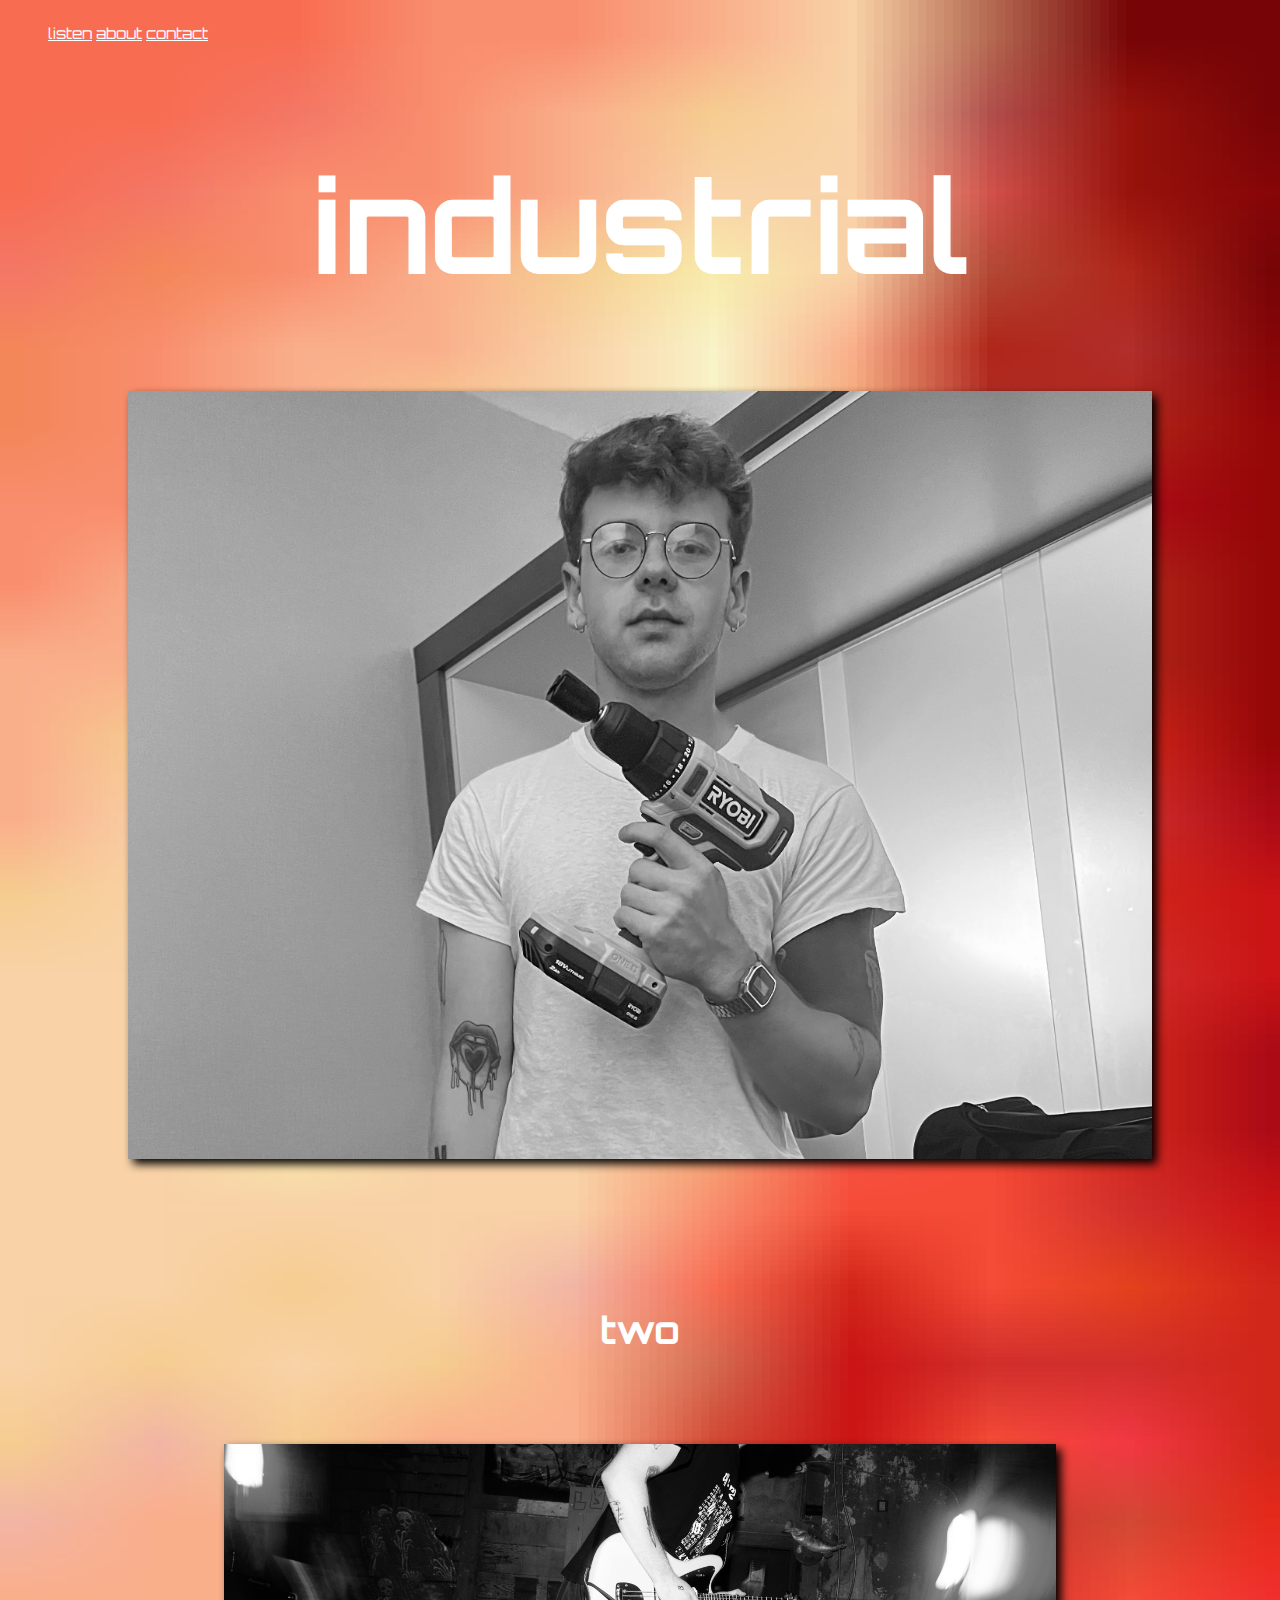
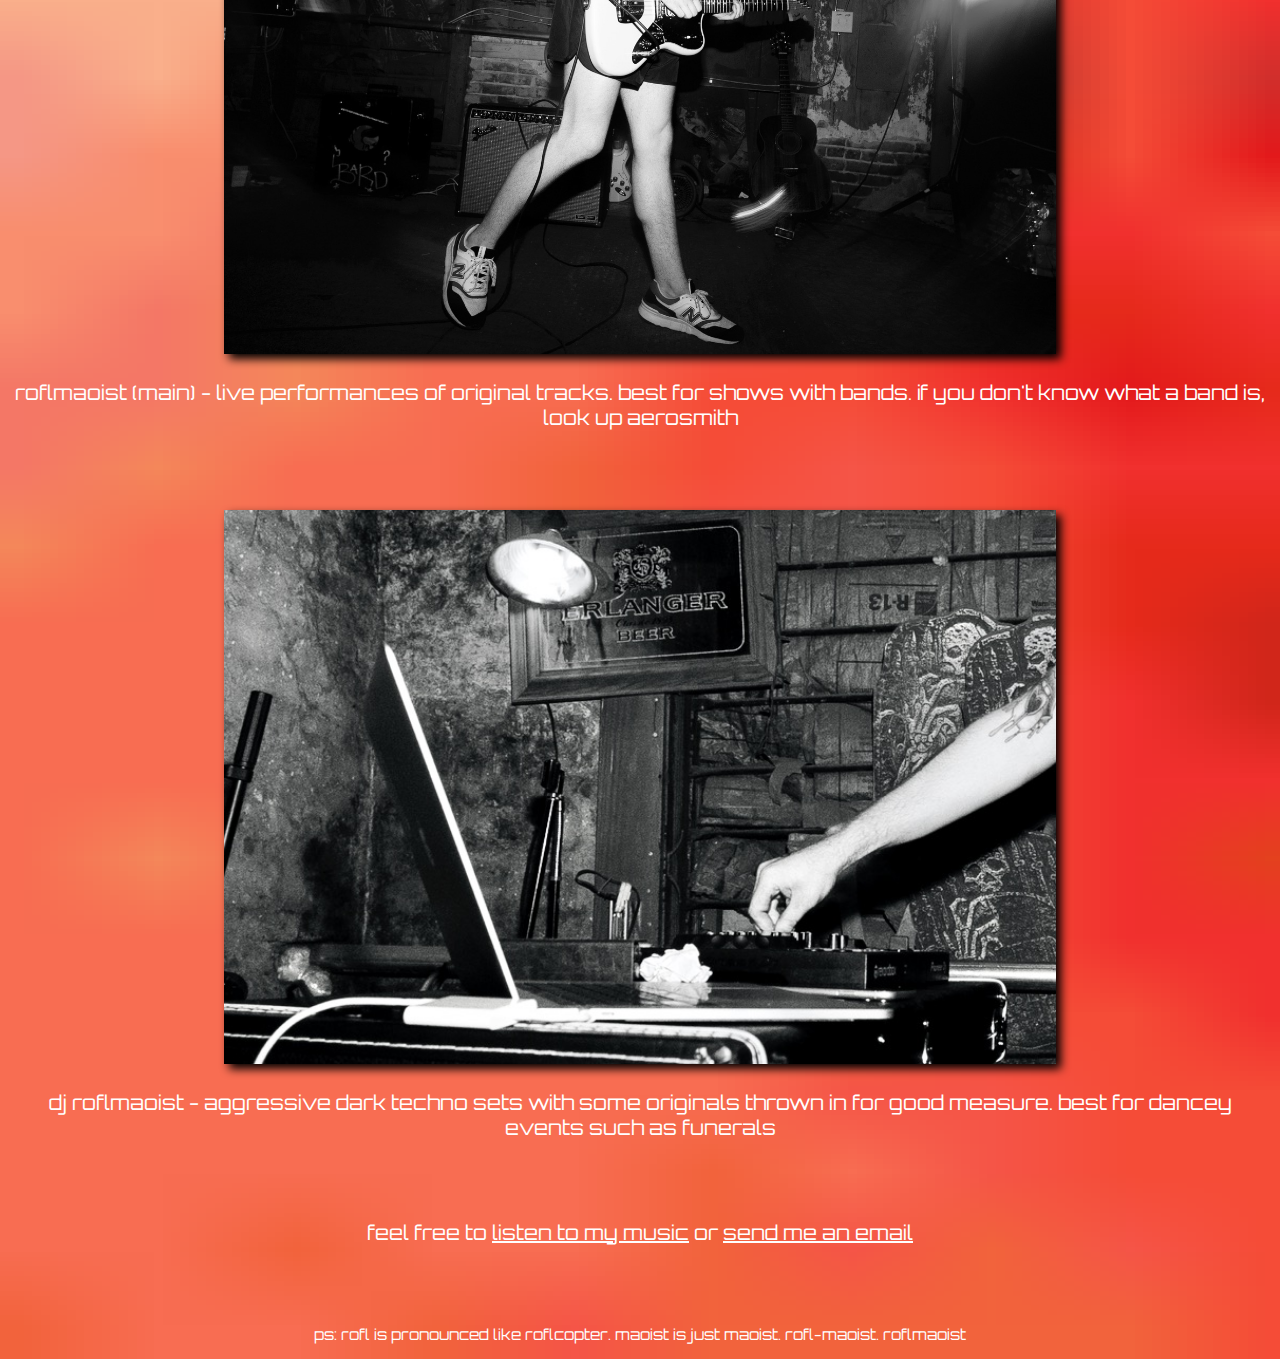
==== about.html @ 0cd64930 "Add files via upload" ====
<!DOCTYPE html>
<html lang="en">
    <head>
        <meta charset="UTF-8">
        <meta name="viewport" content="width=device-width, initial-scale=1.0">
        <link rel="stylesheet" href="css/about.css">
        <title>about roflmaoist</title>
        <link rel="preconnect" href="https://fonts.googleapis.com">
        <link rel="preconnect" href="https://fonts.gstatic.com" crossorigin>
        <link href="https://fonts.googleapis.com/css2?family=Orbitron&display=swap" rel="stylesheet">
        <link rel="icon" type="image/x-icon" href="resources/tvstatic.jpg">
    </head>
    <body>
        <header>
            <nav>
                <ul>
                    <li><a href="https://www.roflmaoist.com/">listen</a></li>
                    <li><a href="https://www.roflmaoist.com/about.html">about</a></li>
                    <li><a href="mailto:walkeratlonline@gmail.com">contact</a></li>
                </ul>
            </nav>
        </header>
        <section id="iamroflmaoist">
            <h1></h1>
            <img src="resources/roflmaoistbw1.jpeg">
        </section>
        <section id="aboutroflmaoist">
            <h2></h2>
            <a href="https://dylanbasden.com/"><img id="main" src="resources/roflmaoistbw2.jpeg"></a>
            <p>roflmaoist (main) - live performances of original tracks. best for shows with bands. if you don't know what a band is, look up aerosmith</p>
            <a href="https://dylanbasden.com/"><img id="dj" src="resources/roflmaoistbw3.jpeg"></a>
            <p>dj roflmaoist - aggressive dark techno sets with some originals thrown in for good measure. best for dancey events such as funerals</p>
            <p>
                feel free to <a href="https://www.roflmaoist.com/">listen to my music</a> or 
                <a href="mailto:walkeratlonline@gmail.com">send me an email</a>
            </p>

        </section>
        <footer id="ps">
            <p>
                ps: rofl is pronounced like roflcopter. maoist is just maoist. rofl-maoist. roflmaoist
            </p>
        </footer>
        <script>
            var text1 = ["roflmaoist", "is", "an", "industrial", "electronic", "project", "by"
                , "atlanta-", "based", '"artist"', "walker", "scott"];
            var counter1 = 0;
            var h1 = document.querySelector("h1");
            var inst1=setInterval(changeH1,200);
            function changeH1() {
                h1.innerHTML = text1[counter1];
                counter1++;
                if (counter1 >= text1.length) {
                    counter1 = 0;
                }
            }
            var text2 = ["roflmaoist", "exists", "in", "two", "forms:"];
            var counter2 = 0;
            var h2 = document.querySelector("h2");
            var inst2=setInterval(changeH2,200);
            function changeH2() {
                h2.innerHTML = text2[counter2];
                counter2++;
                if (counter2 >= text2.length) {
                    counter2=0;
                }
            }
        </script>
    </body>
</html>
---- css/about.css ----
html{
    background-image: url("../resources/redwaterfall.gif");
    background-size: 50000px 50000px;
    background-position: center;
}

header{
    width: max-content;
    align-content: center;
}

header nav{
    align-content: center;
}

header li {
    display: inline-block;
}

header a {
    font-family: 'Orbitron', sans-serif;
    font-size: 15px;
    color: white;
}

#iamroflmaoist {
    align-content: center;
    font-family: 'Orbitron', sans-serif;
    color :white;
    font-size: 5vw;
    text-align:center;
}

#iamroflmaoist img {
    filter: drop-shadow(5px 5px 5px black);
    max-width: 100%;
    width: 80vw;
    padding-bottom: 100px;
}

#aboutroflmaoist {
    display: block;
    font-family: 'Orbitron', sans-serif;
    color:white;
    font-size: 25px;
    text-align: center;
}

#aboutroflmaoist h2 {
    padding-bottom: 60px;
}

#aboutroflmaoist p{
    align-content: left;
    font-family: 'Orbitron', sans-serif;
    color:white;
    font-size: 20px;
    padding-bottom:60px;
}

#aboutroflmaoist img {
    filter: drop-shadow(5px 5px 5px black);
    max-width: 100%;
    width: 80vw;
}

#aboutroflmaoist img#main, img#dj {
    filter: drop-shadow(5px 5px 5px black);
    max-width: 100%;
    width: 65vw;
}

#aboutroflmaoist a{
    color: white;
}

#ps {
    display: block;
    font-family: 'Orbitron', sans-serif;
    font-size: 15px;
    text-align: center;
}
#ps p{
    align-content: center;
    font-family: 'Orbitron', sans-serif;
    color :white;
    font-size: 15px;
}
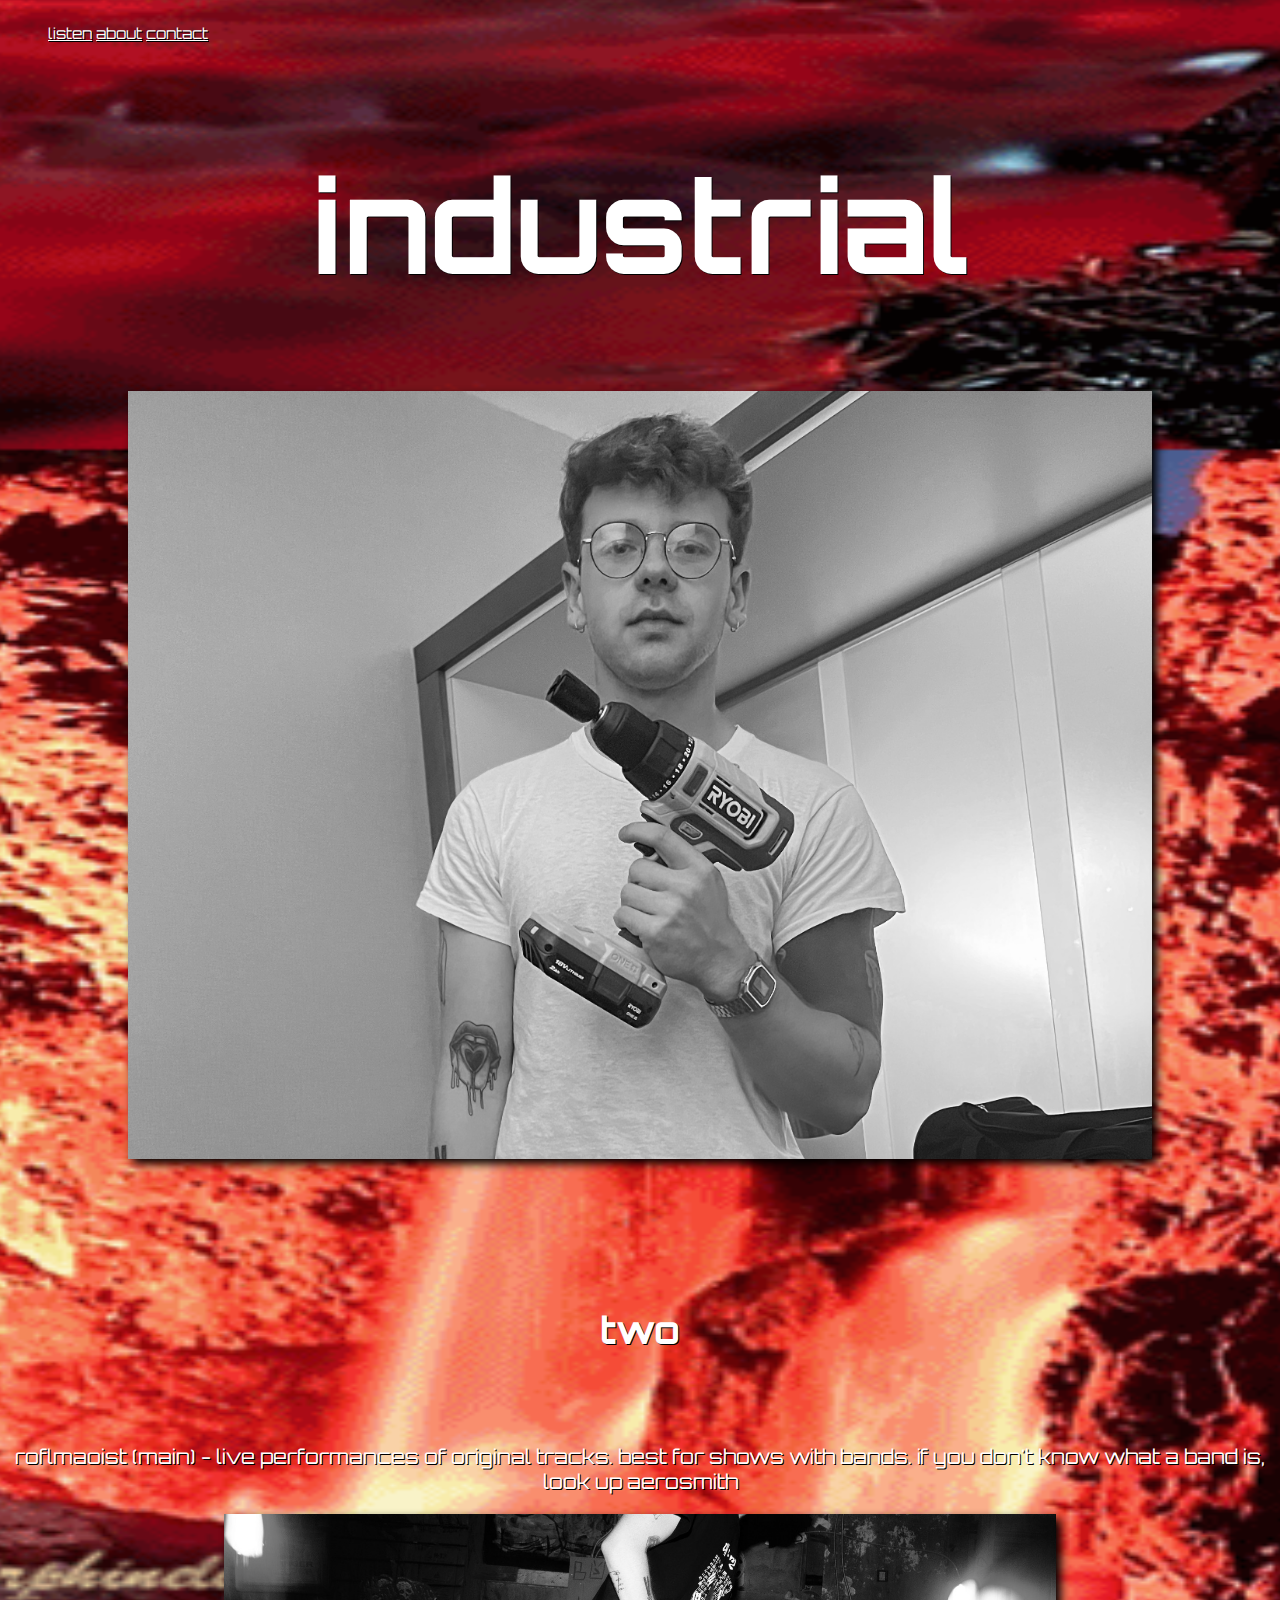
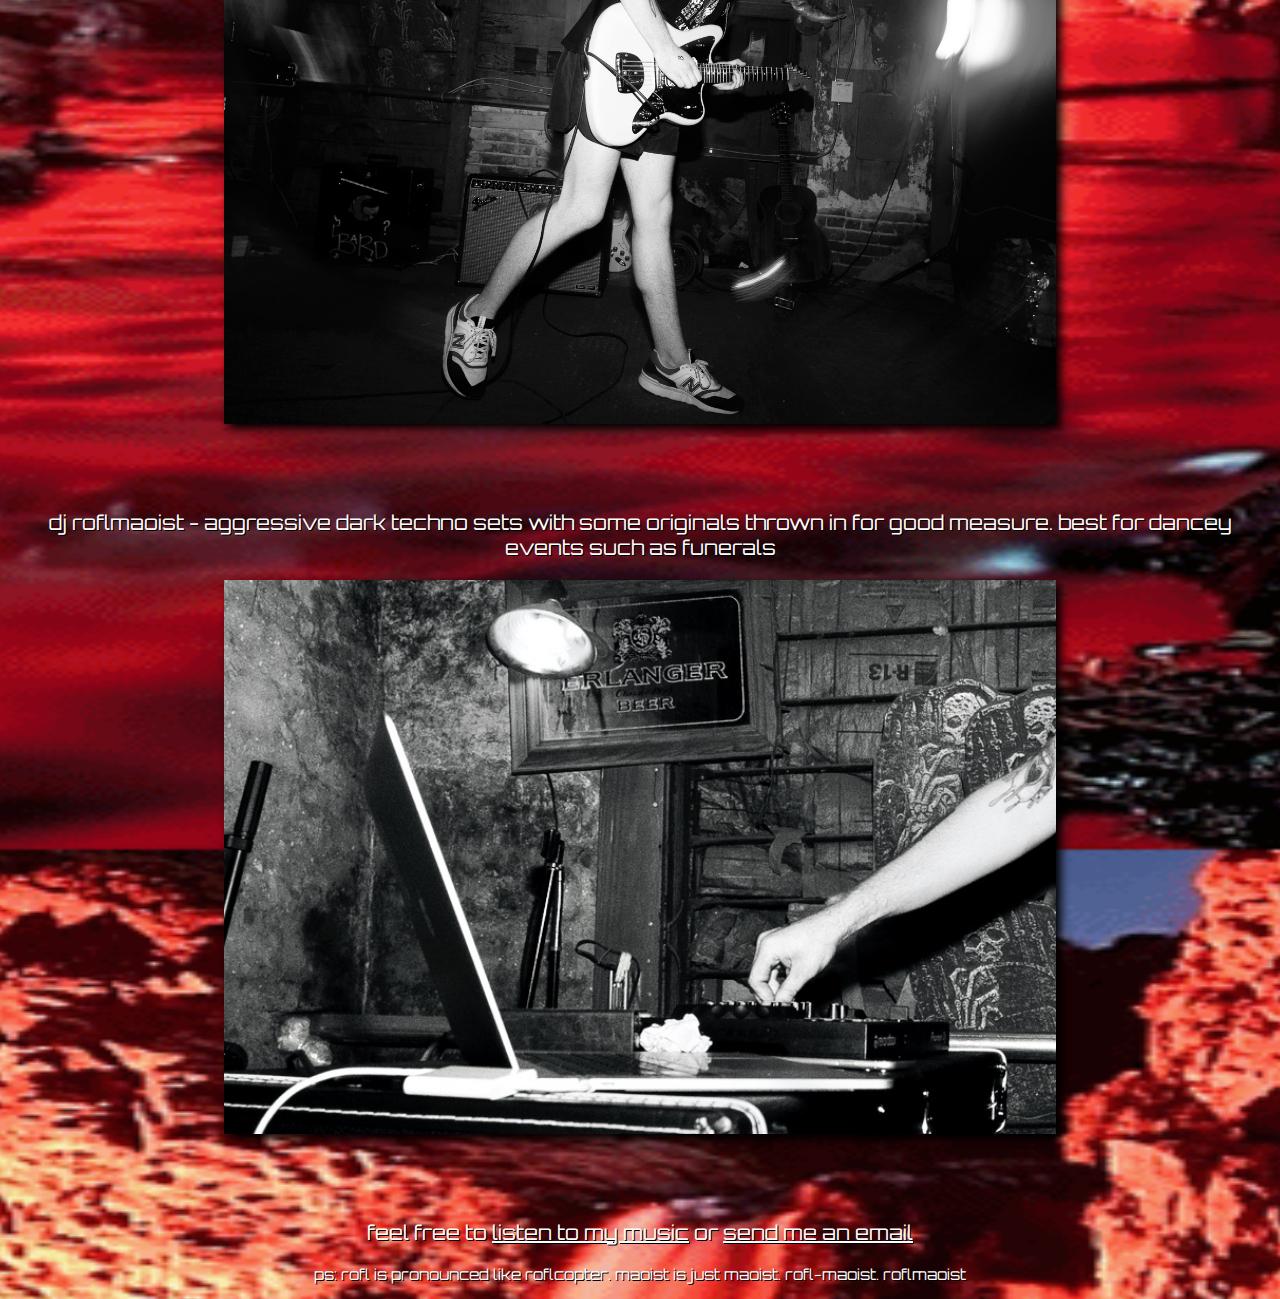
==== commit 3b3893cd: "Add files via upload" ====
--- a/about.html
+++ b/about.html
@@ -26,10 +26,10 @@
         </section>
         <section id="aboutroflmaoist">
             <h2></h2>
+            <p>roflmaoist (main) - live performances of original tracks. best for shows with bands. if you don't know what a band is, look up aerosmith</p>
             <a href="https://dylanbasden.com/"><img id="main" src="resources/roflmaoistbw2.jpeg"></a>
-            <p>roflmaoist (main) - live performances of original tracks. best for shows with bands. if you don't know what a band is, look up aerosmith</p>
+            <p>dj roflmaoist - aggressive dark techno sets with some originals thrown in for good measure. best for dancey events such as funerals</p>
             <a href="https://dylanbasden.com/"><img id="dj" src="resources/roflmaoistbw3.jpeg"></a>
-            <p>dj roflmaoist - aggressive dark techno sets with some originals thrown in for good measure. best for dancey events such as funerals</p>
             <p>
                 feel free to <a href="https://www.roflmaoist.com/">listen to my music</a> or 
                 <a href="mailto:walkeratlonline@gmail.com">send me an email</a>
--- a/css/about.css
+++ b/css/about.css
@@ -1,7 +1,11 @@
 html{
     background-image: url("../resources/redwaterfall.gif");
-    background-size: 50000px 50000px;
+    background-size: 2000px 2000px;
     background-position: center;
+}
+
+p, a, h1, h2 {
+    text-shadow:1px 1px black;
 }
 
 header{
@@ -55,7 +59,6 @@
     font-family: 'Orbitron', sans-serif;
     color:white;
     font-size: 20px;
-    padding-bottom:60px;
 }
 
 #aboutroflmaoist img {
@@ -68,6 +71,8 @@
     filter: drop-shadow(5px 5px 5px black);
     max-width: 100%;
     width: 65vw;
+    padding-bottom:60px;
+
 }
 
 #aboutroflmaoist a{
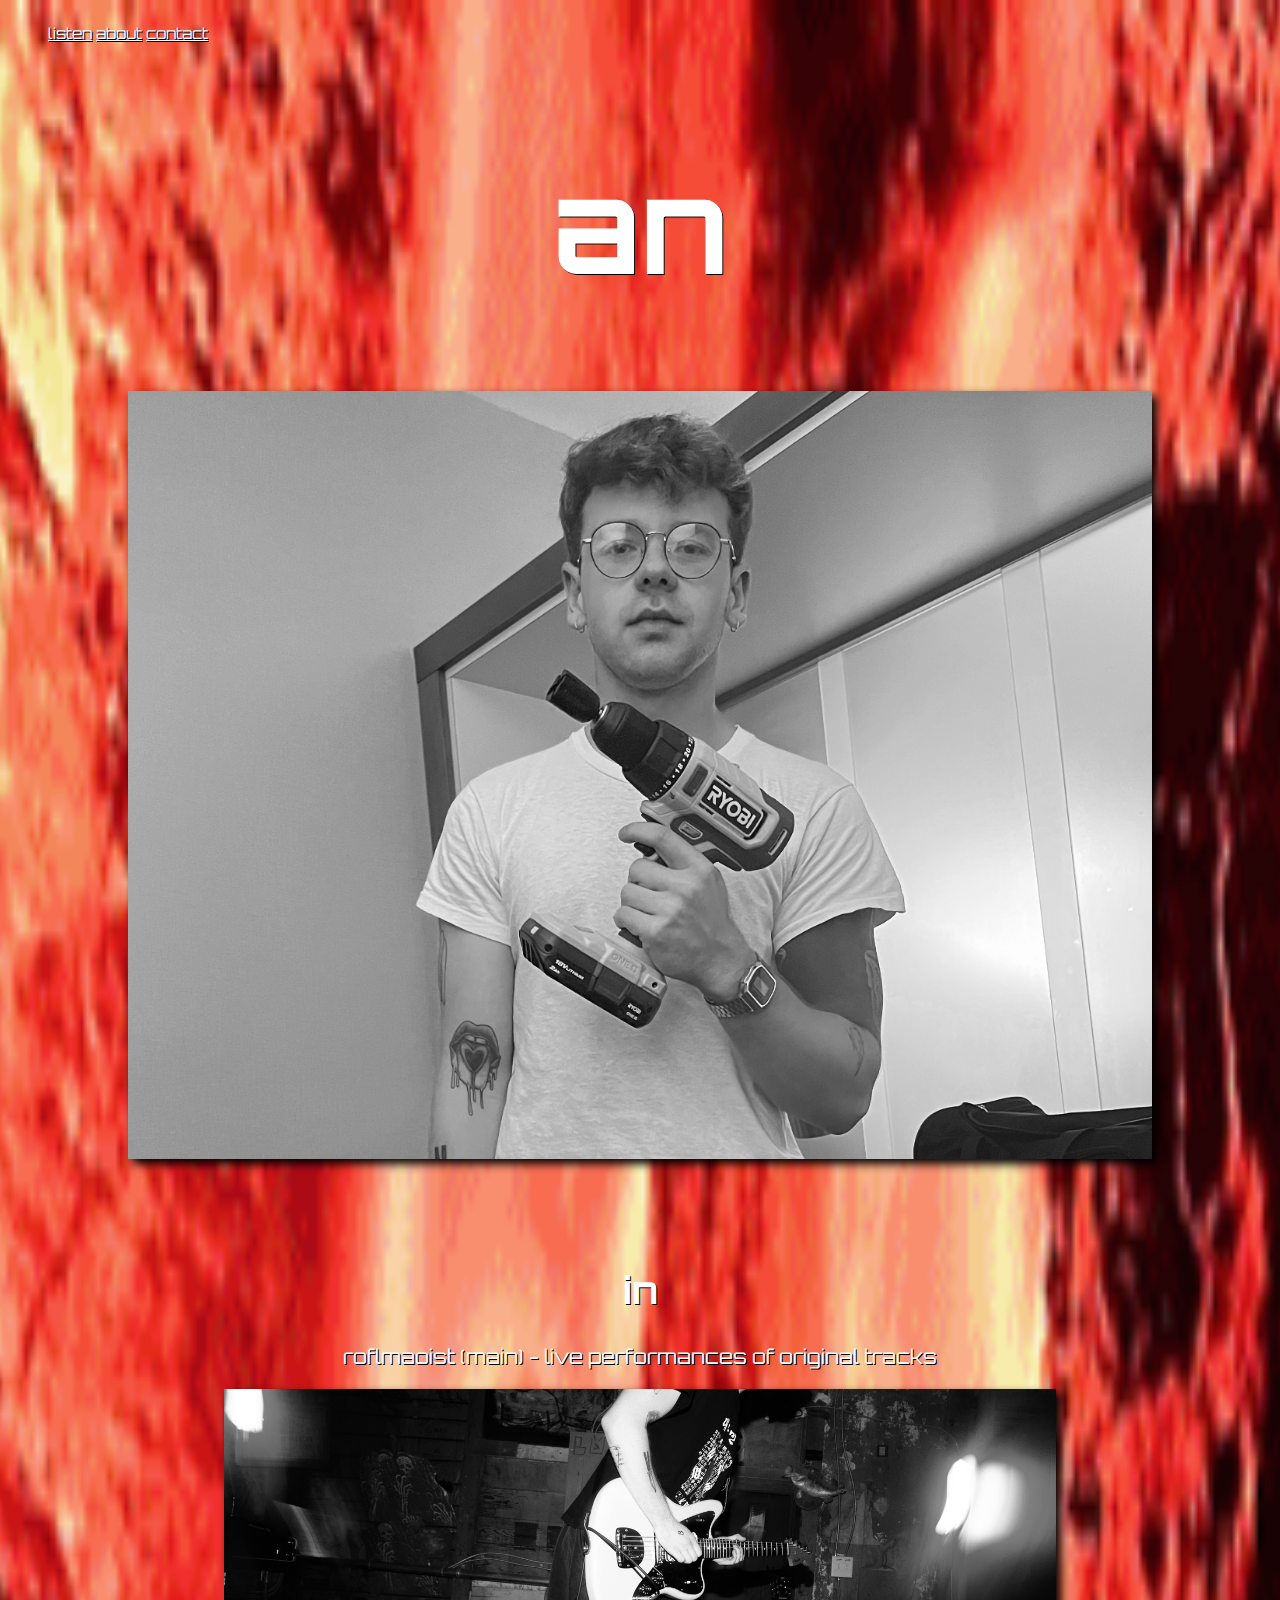
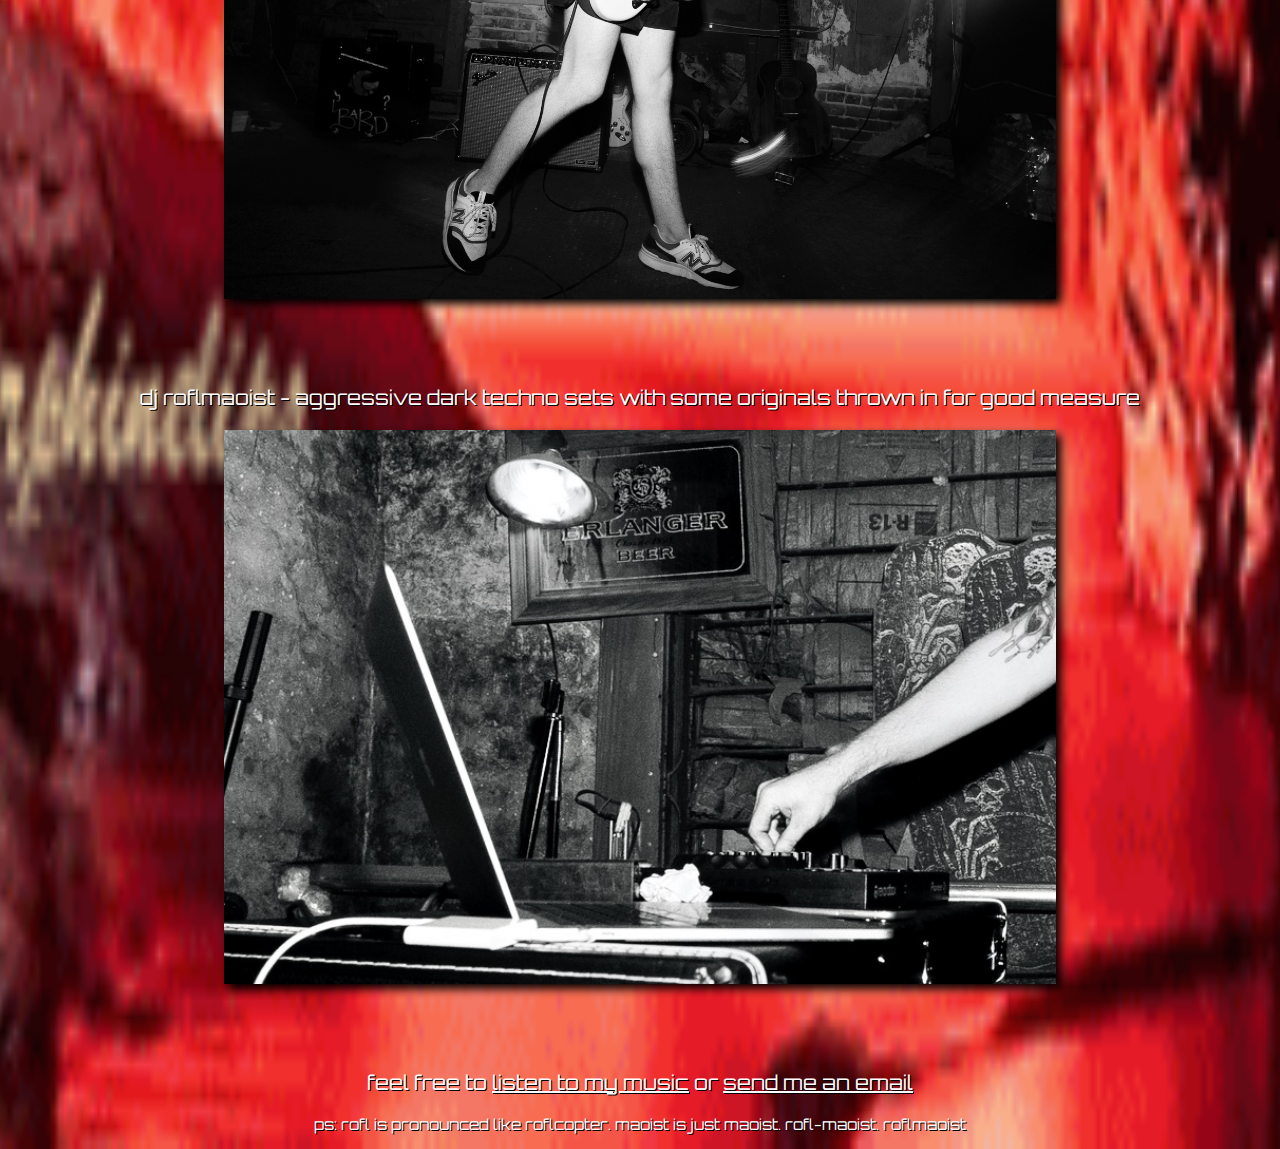
==== commit e8ac0cf7: "Add files via upload" ====
--- a/about.html
+++ b/about.html
@@ -26,9 +26,9 @@
         </section>
         <section id="aboutroflmaoist">
             <h2></h2>
-            <p>roflmaoist (main) - live performances of original tracks. best for shows with bands. if you don't know what a band is, look up aerosmith</p>
+            <p>roflmaoist (main) - live performances of original tracks</p>
             <a href="https://dylanbasden.com/"><img id="main" src="resources/roflmaoistbw2.jpeg"></a>
-            <p>dj roflmaoist - aggressive dark techno sets with some originals thrown in for good measure. best for dancey events such as funerals</p>
+            <p>dj roflmaoist - aggressive dark techno sets with some originals thrown in for good measure</p>
             <a href="https://dylanbasden.com/"><img id="dj" src="resources/roflmaoistbw3.jpeg"></a>
             <p>
                 feel free to <a href="https://www.roflmaoist.com/">listen to my music</a> or 
--- a/css/about.css
+++ b/css/about.css
@@ -1,6 +1,6 @@
 html{
     background-image: url("../resources/redwaterfall.gif");
-    background-size: 2000px 2000px;
+    background-size: 2000px 10000px;
     background-position: center;
 }
 
@@ -39,7 +39,7 @@
     filter: drop-shadow(5px 5px 5px black);
     max-width: 100%;
     width: 80vw;
-    padding-bottom: 100px;
+    padding-bottom: 60px;
 }
 
 #aboutroflmaoist {
@@ -48,10 +48,6 @@
     color:white;
     font-size: 25px;
     text-align: center;
-}
-
-#aboutroflmaoist h2 {
-    padding-bottom: 60px;
 }
 
 #aboutroflmaoist p{
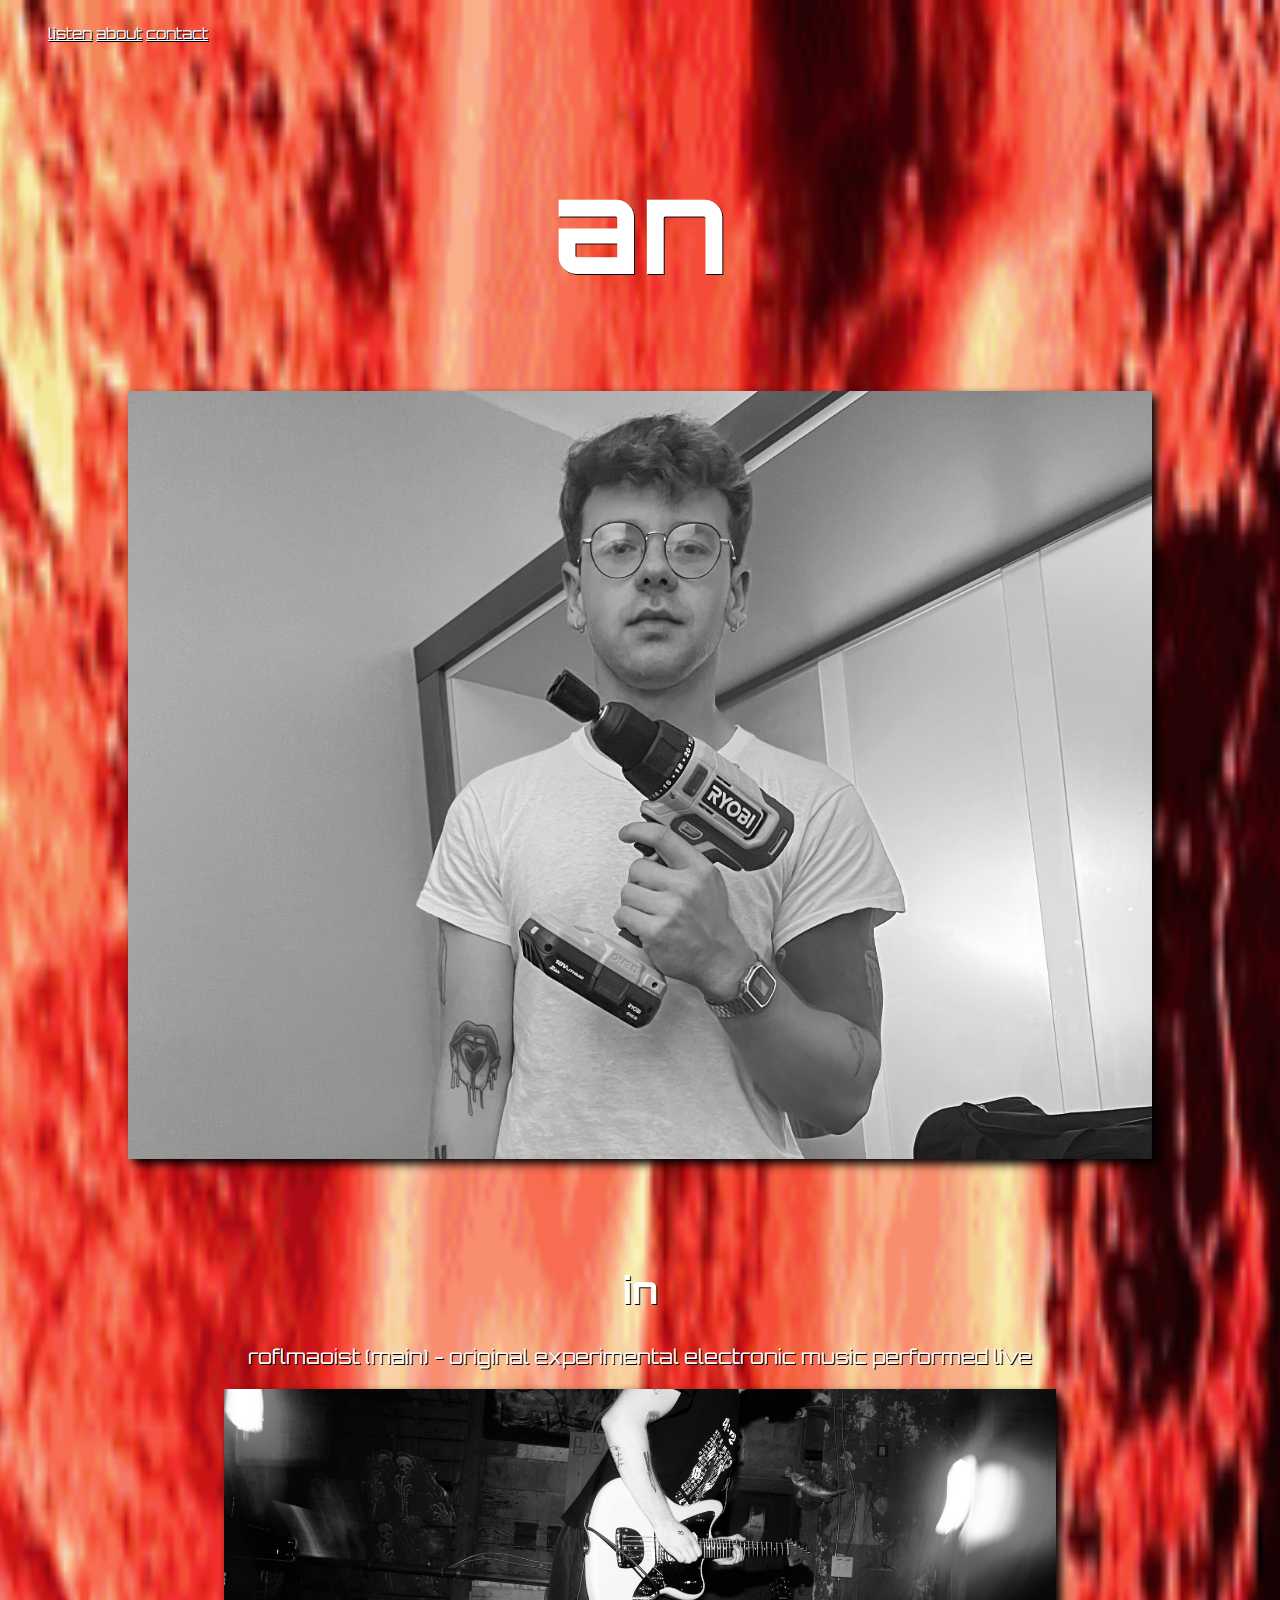
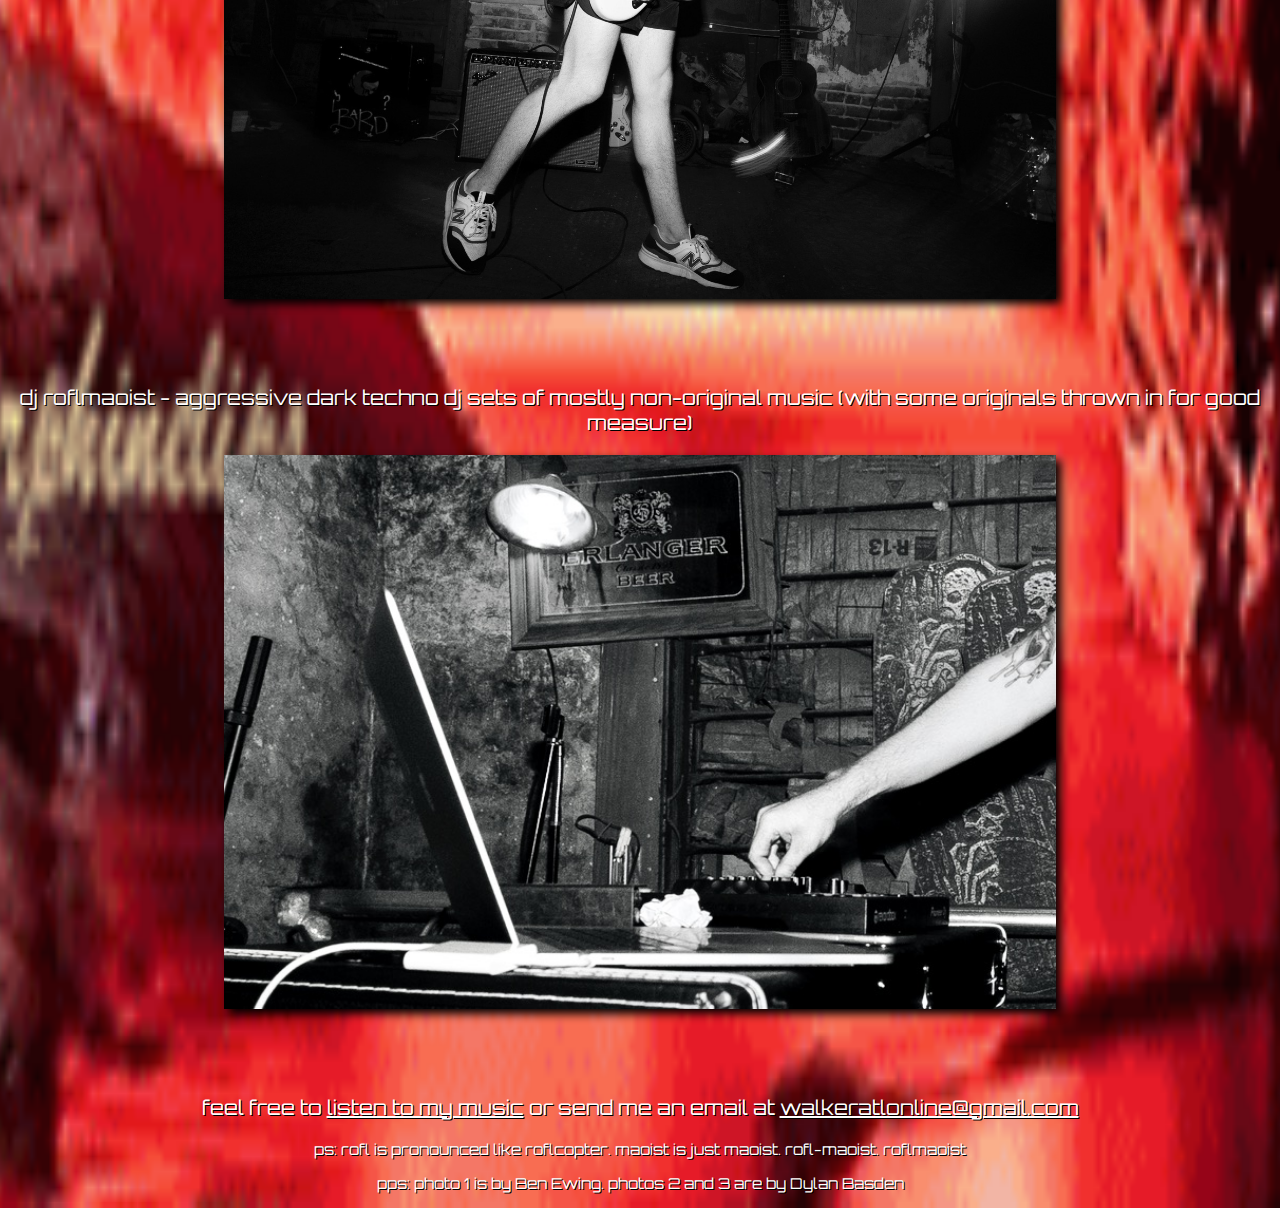
==== commit 59f28179: "Add files via upload" ====
--- a/about.html
+++ b/about.html
@@ -26,19 +26,22 @@
         </section>
         <section id="aboutroflmaoist">
             <h2></h2>
-            <p>roflmaoist (main) - live performances of original tracks</p>
+            <p>roflmaoist (main) - original experimental electronic music performed live</p>
             <a href="https://dylanbasden.com/"><img id="main" src="resources/roflmaoistbw2.jpeg"></a>
-            <p>dj roflmaoist - aggressive dark techno sets with some originals thrown in for good measure</p>
+            <p>dj roflmaoist - aggressive dark techno dj sets of mostly non-original music (with some originals thrown in for good measure)</p>
             <a href="https://dylanbasden.com/"><img id="dj" src="resources/roflmaoistbw3.jpeg"></a>
             <p>
                 feel free to <a href="https://www.roflmaoist.com/">listen to my music</a> or 
-                <a href="mailto:walkeratlonline@gmail.com">send me an email</a>
+                send me an email at <a href="mailto:walkeratlonline@gmail.com">walkeratlonline@gmail.com</a>
             </p>
 
         </section>
         <footer id="ps">
             <p>
                 ps: rofl is pronounced like roflcopter. maoist is just maoist. rofl-maoist. roflmaoist
+            </p>
+            <p>
+                pps: photo 1 is by Ben Ewing. photos 2 and 3 are by Dylan Basden
             </p>
         </footer>
         <script>
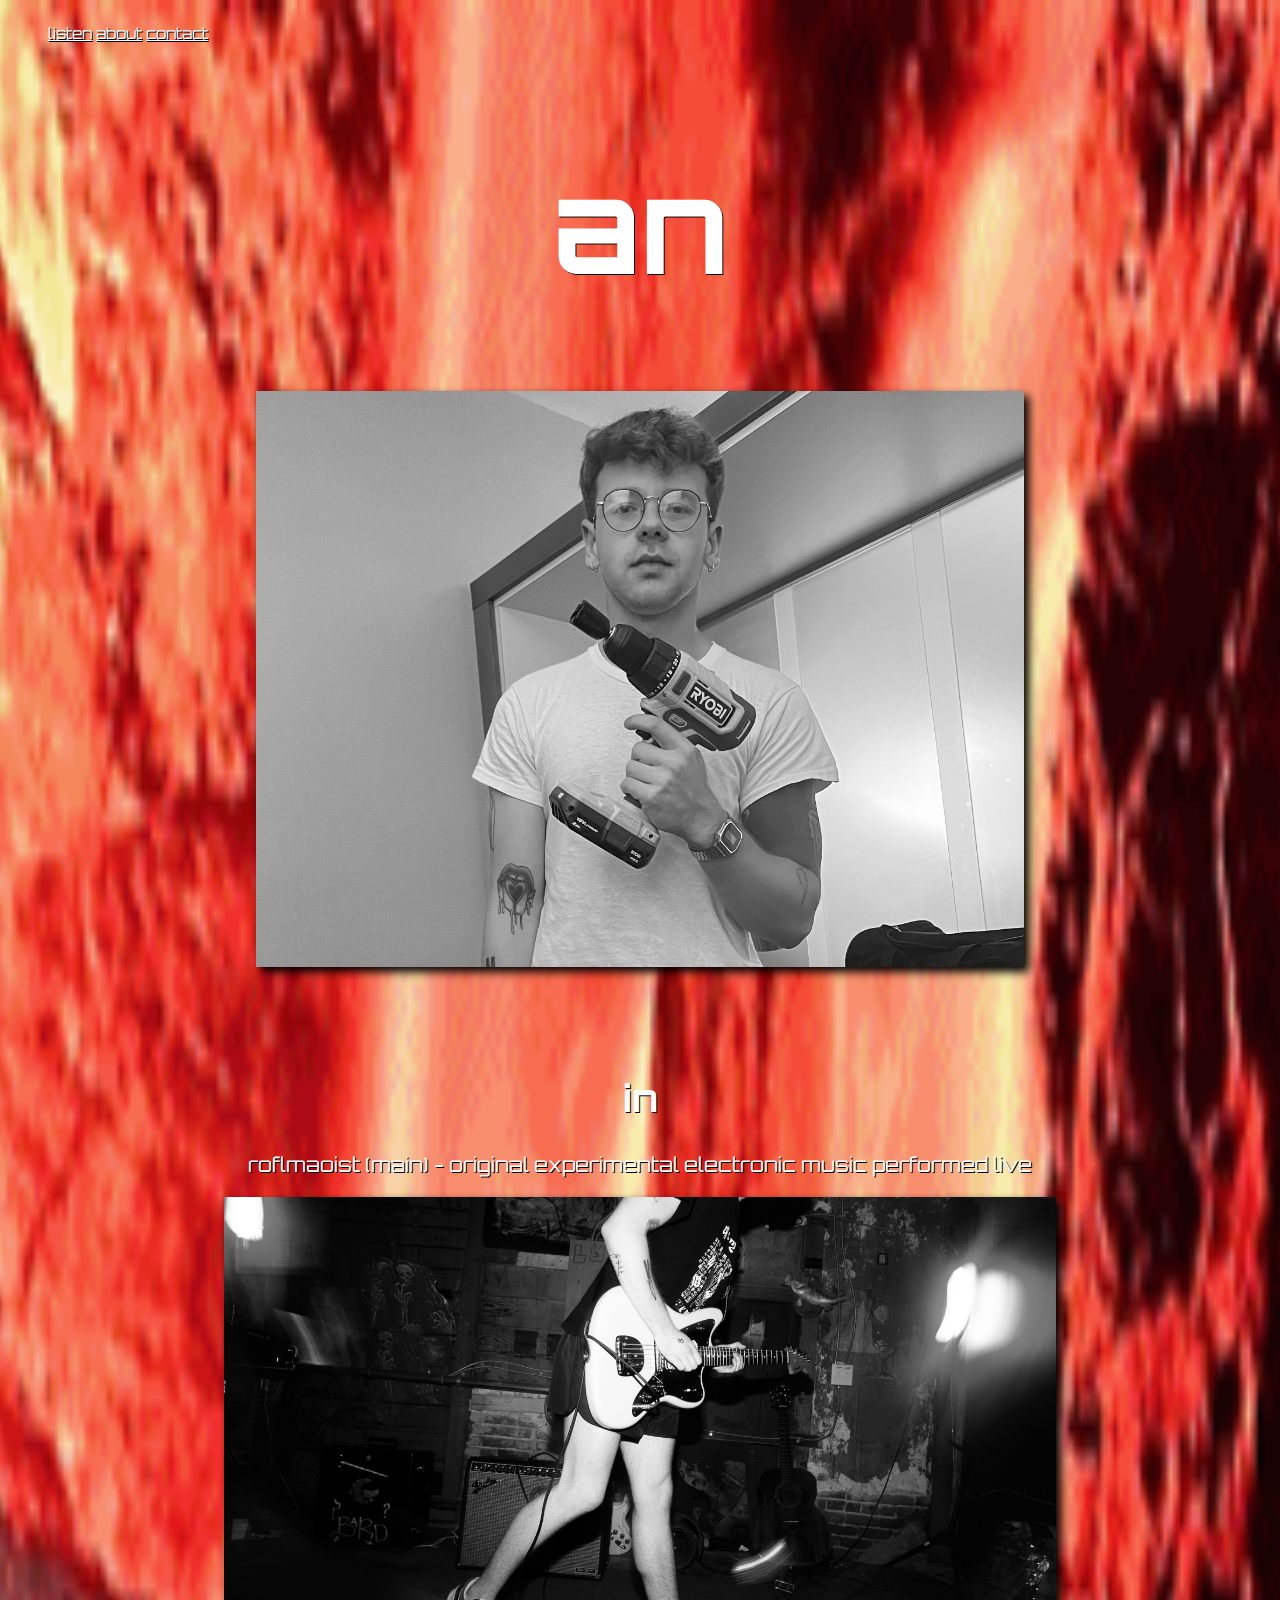
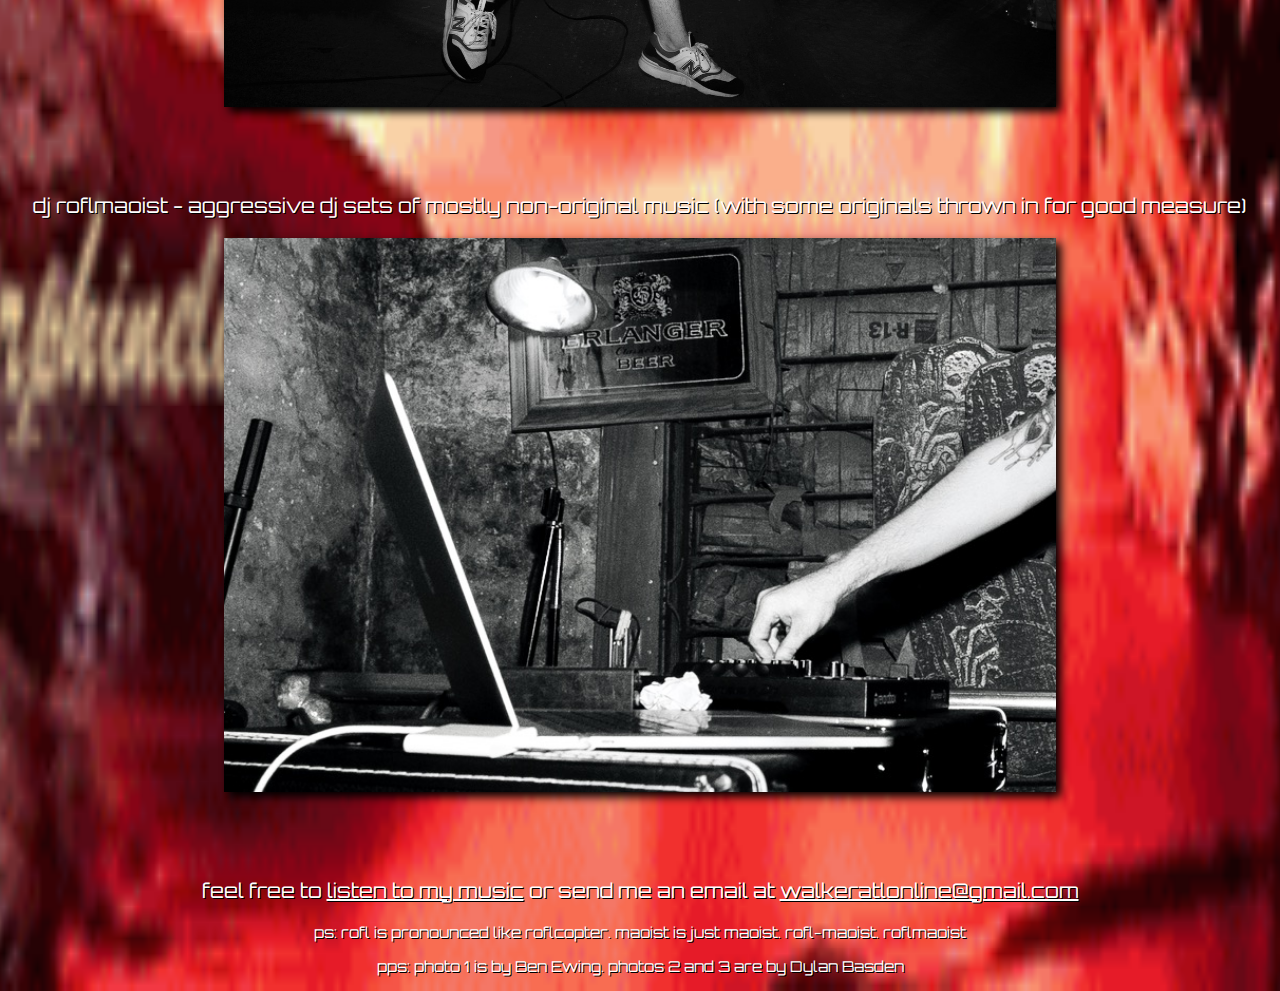
==== commit 02690694: "Add files via upload" ====
--- a/about.html
+++ b/about.html
@@ -8,7 +8,7 @@
         <link rel="preconnect" href="https://fonts.googleapis.com">
         <link rel="preconnect" href="https://fonts.gstatic.com" crossorigin>
         <link href="https://fonts.googleapis.com/css2?family=Orbitron&display=swap" rel="stylesheet">
-        <link rel="icon" type="image/x-icon" href="resources/tvstatic.jpg">
+        <link rel="icon" type="image/x-icon" href="resources/icon.jpeg">
     </head>
     <body>
         <header>
@@ -28,7 +28,7 @@
             <h2></h2>
             <p>roflmaoist (main) - original experimental electronic music performed live</p>
             <a href="https://dylanbasden.com/"><img id="main" src="resources/roflmaoistbw2.jpeg"></a>
-            <p>dj roflmaoist - aggressive dark techno dj sets of mostly non-original music (with some originals thrown in for good measure)</p>
+            <p>dj roflmaoist - aggressive dj sets of mostly non-original music (with some originals thrown in for good measure)</p>
             <a href="https://dylanbasden.com/"><img id="dj" src="resources/roflmaoistbw3.jpeg"></a>
             <p>
                 feel free to <a href="https://www.roflmaoist.com/">listen to my music</a> or 
--- a/css/about.css
+++ b/css/about.css
@@ -38,7 +38,7 @@
 #iamroflmaoist img {
     filter: drop-shadow(5px 5px 5px black);
     max-width: 100%;
-    width: 80vw;
+    width: 60vw;
     padding-bottom: 60px;
 }
 
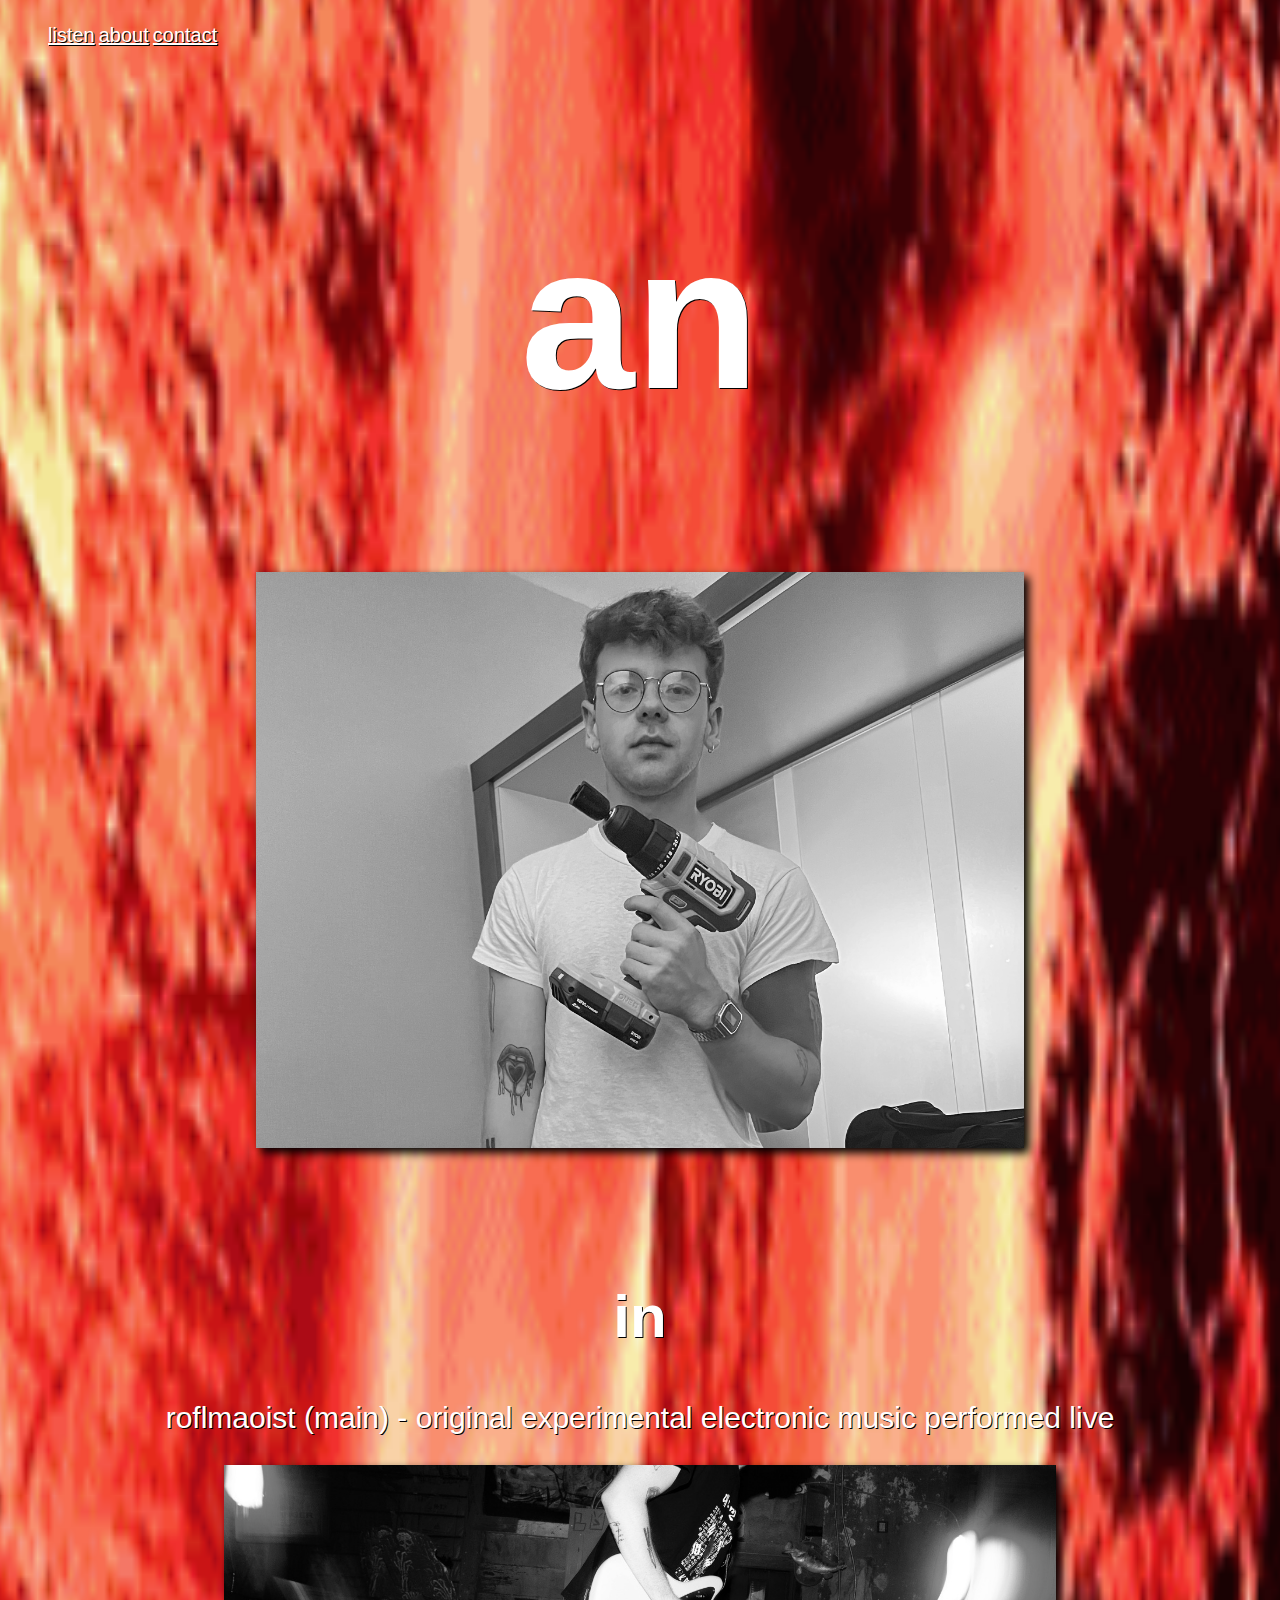
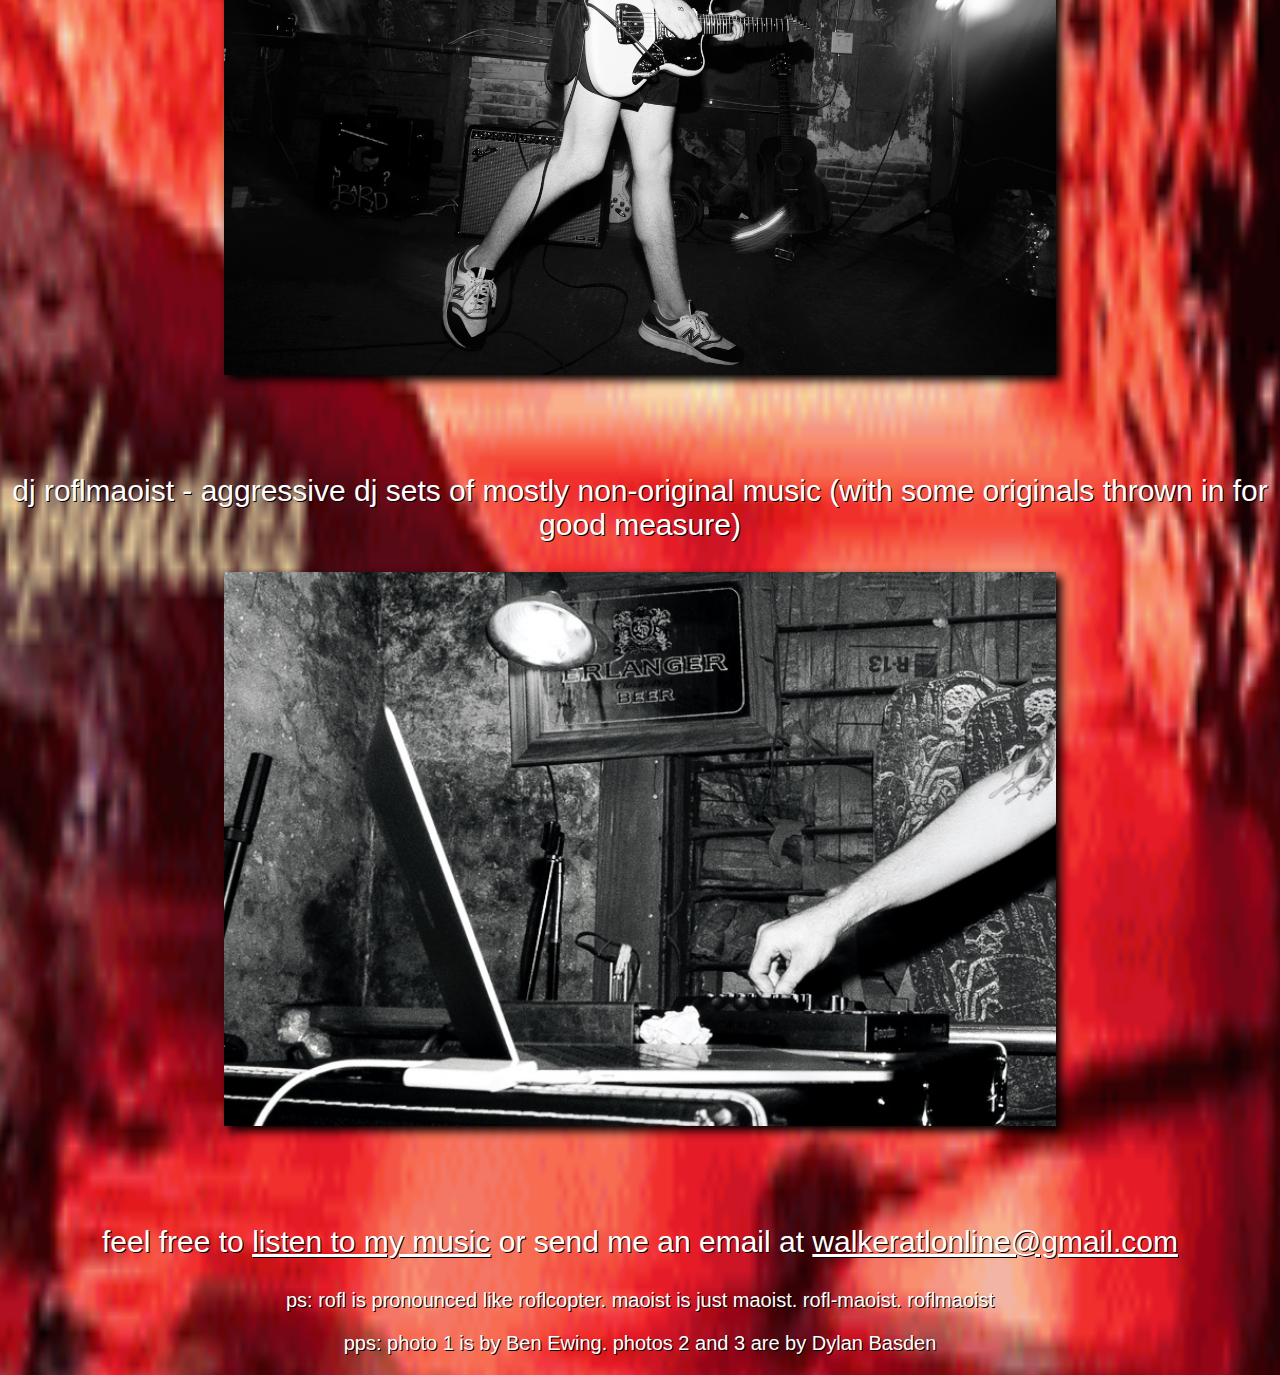
==== commit c271a556: "Add files via upload" ====
--- a/about.html
+++ b/about.html
@@ -46,7 +46,7 @@
         </footer>
         <script>
             var text1 = ["roflmaoist", "is", "an", "industrial", "electronic", "project", "by"
-                , "atlanta-", "based", '"artist"', "walker", "scott"];
+                , "atlanta-", "based", "freak", "walker", "scott"];
             var counter1 = 0;
             var h1 = document.querySelector("h1");
             var inst1=setInterval(changeH1,200);
--- a/css/about.css
+++ b/css/about.css
@@ -1,3 +1,8 @@
+@font-face {
+    font-family: "DS Fette Gotisch";
+    src: url("https://www.roflmaoist.com/webfontkit-20231012-142139/ds-fette-gotisch.regular-webfont.woff") format("woff");
+    }
+
 html{
     background-image: url("../resources/redwaterfall.gif");
     background-size: 2000px 10000px;
@@ -22,16 +27,16 @@
 }
 
 header a {
-    font-family: 'Orbitron', sans-serif;
-    font-size: 15px;
+    font-family: 'DS Fette Gotisch', sans-serif;
+    font-size: 20px;
     color: white;
 }
 
 #iamroflmaoist {
     align-content: center;
-    font-family: 'Orbitron', sans-serif;
+    font-family: 'DS Fette Gotisch', sans-serif;
     color :white;
-    font-size: 5vw;
+    font-size: 8vw;
     text-align:center;
 }
 
@@ -44,17 +49,17 @@
 
 #aboutroflmaoist {
     display: block;
-    font-family: 'Orbitron', sans-serif;
+    font-family: 'DS Fette Gotisch', sans-serif;
     color:white;
-    font-size: 25px;
+    font-size: 40px;
     text-align: center;
 }
 
 #aboutroflmaoist p{
     align-content: left;
-    font-family: 'Orbitron', sans-serif;
+    font-family: 'DS Fette Gotisch', sans-serif;
     color:white;
-    font-size: 20px;
+    font-size: 30px;
 }
 
 #aboutroflmaoist img {
@@ -77,13 +82,13 @@
 
 #ps {
     display: block;
-    font-family: 'Orbitron', sans-serif;
-    font-size: 15px;
+    font-family: 'DS Fette Gotisch', sans-serif;
+    font-size: 20px;
     text-align: center;
 }
 #ps p{
     align-content: center;
-    font-family: 'Orbitron', sans-serif;
+    font-family: 'DS Fette Gotisch', sans-serif;
     color :white;
-    font-size: 15px;
+    font-size: 20px;
 }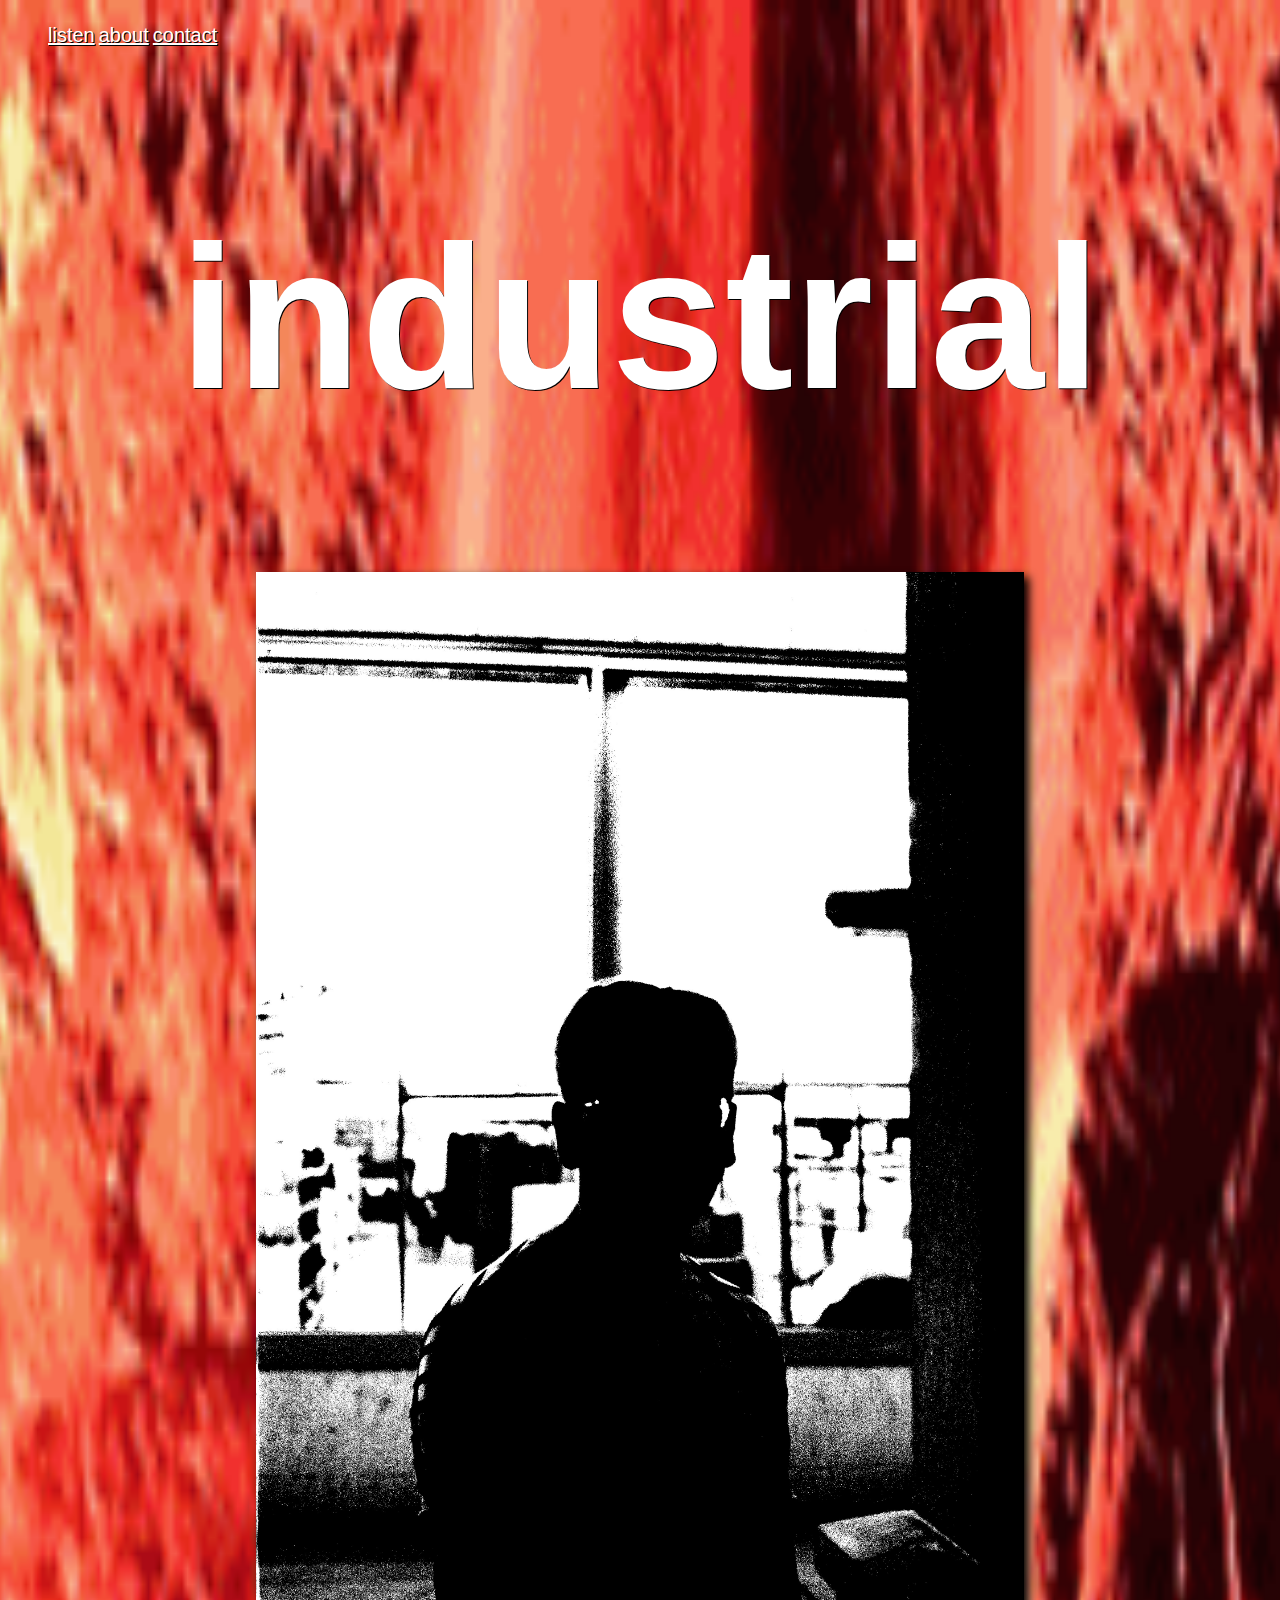
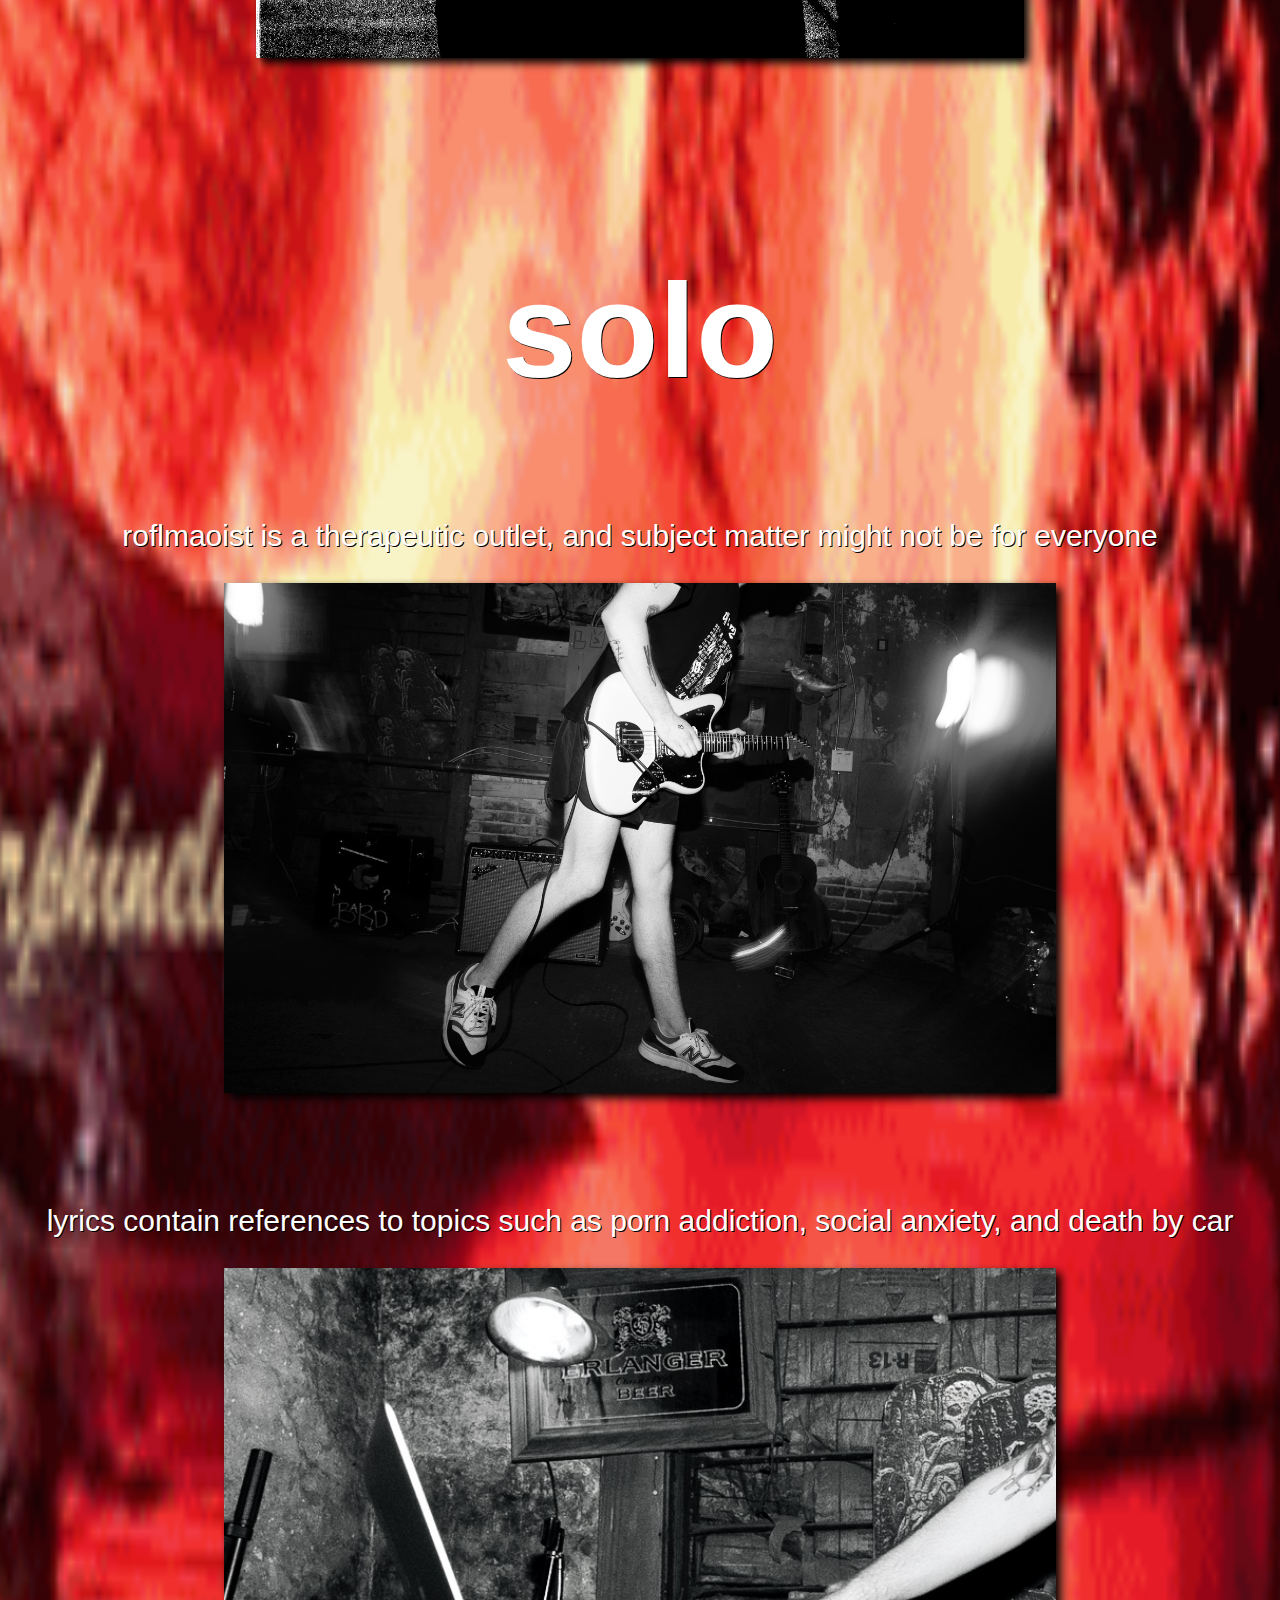
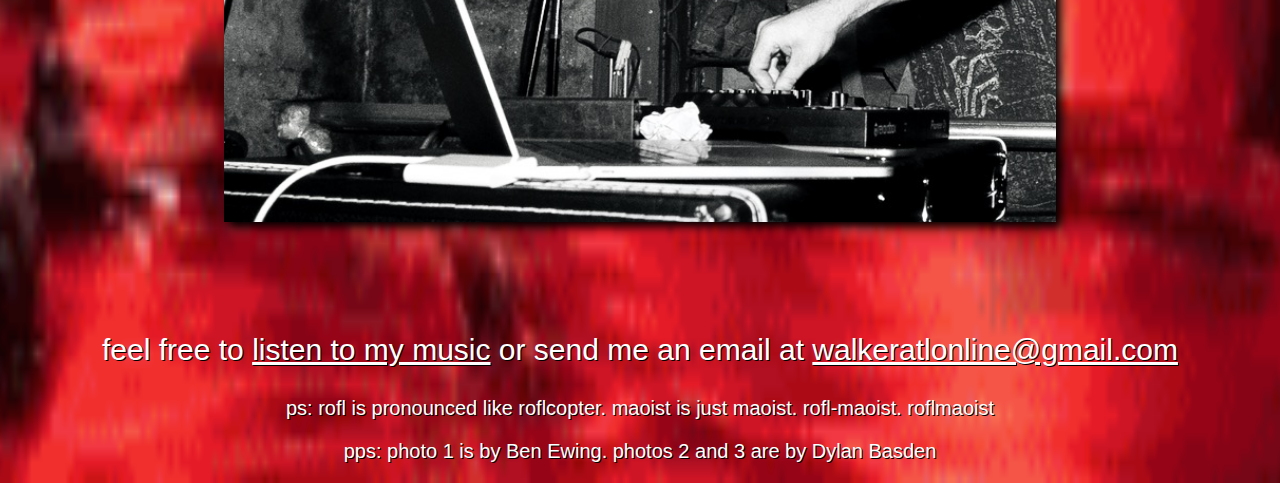
==== commit 97e0ee23: "Add files via upload" ====
--- a/about.html
+++ b/about.html
@@ -26,9 +26,9 @@
         </section>
         <section id="aboutroflmaoist">
             <h2></h2>
-            <p>roflmaoist (main) - original experimental electronic music performed live</p>
+            <p>roflmaoist is a therapeutic outlet, and subject matter might not be for everyone</p>
             <a href="https://dylanbasden.com/"><img id="main" src="resources/roflmaoistbw2.jpeg"></a>
-            <p>dj roflmaoist - aggressive dj sets of mostly non-original music (with some originals thrown in for good measure)</p>
+            <p>lyrics contain references to topics such as porn addiction, social anxiety, and death by car</p>
             <a href="https://dylanbasden.com/"><img id="dj" src="resources/roflmaoistbw3.jpeg"></a>
             <p>
                 feel free to <a href="https://www.roflmaoist.com/">listen to my music</a> or 
@@ -57,7 +57,8 @@
                     counter1 = 0;
                 }
             }
-            var text2 = ["roflmaoist", "exists", "in", "two", "forms:"];
+            var text2 = ["songs", "are", "performed", "solo", "using", "a", "combination", "of"
+                , "djing", "and", "live", "vocals"];
             var counter2 = 0;
             var h2 = document.querySelector("h2");
             var inst2=setInterval(changeH2,200);
--- a/css/about.css
+++ b/css/about.css
@@ -51,7 +51,7 @@
     display: block;
     font-family: 'DS Fette Gotisch', sans-serif;
     color:white;
-    font-size: 40px;
+    font-size: 7vw;
     text-align: center;
 }
 
